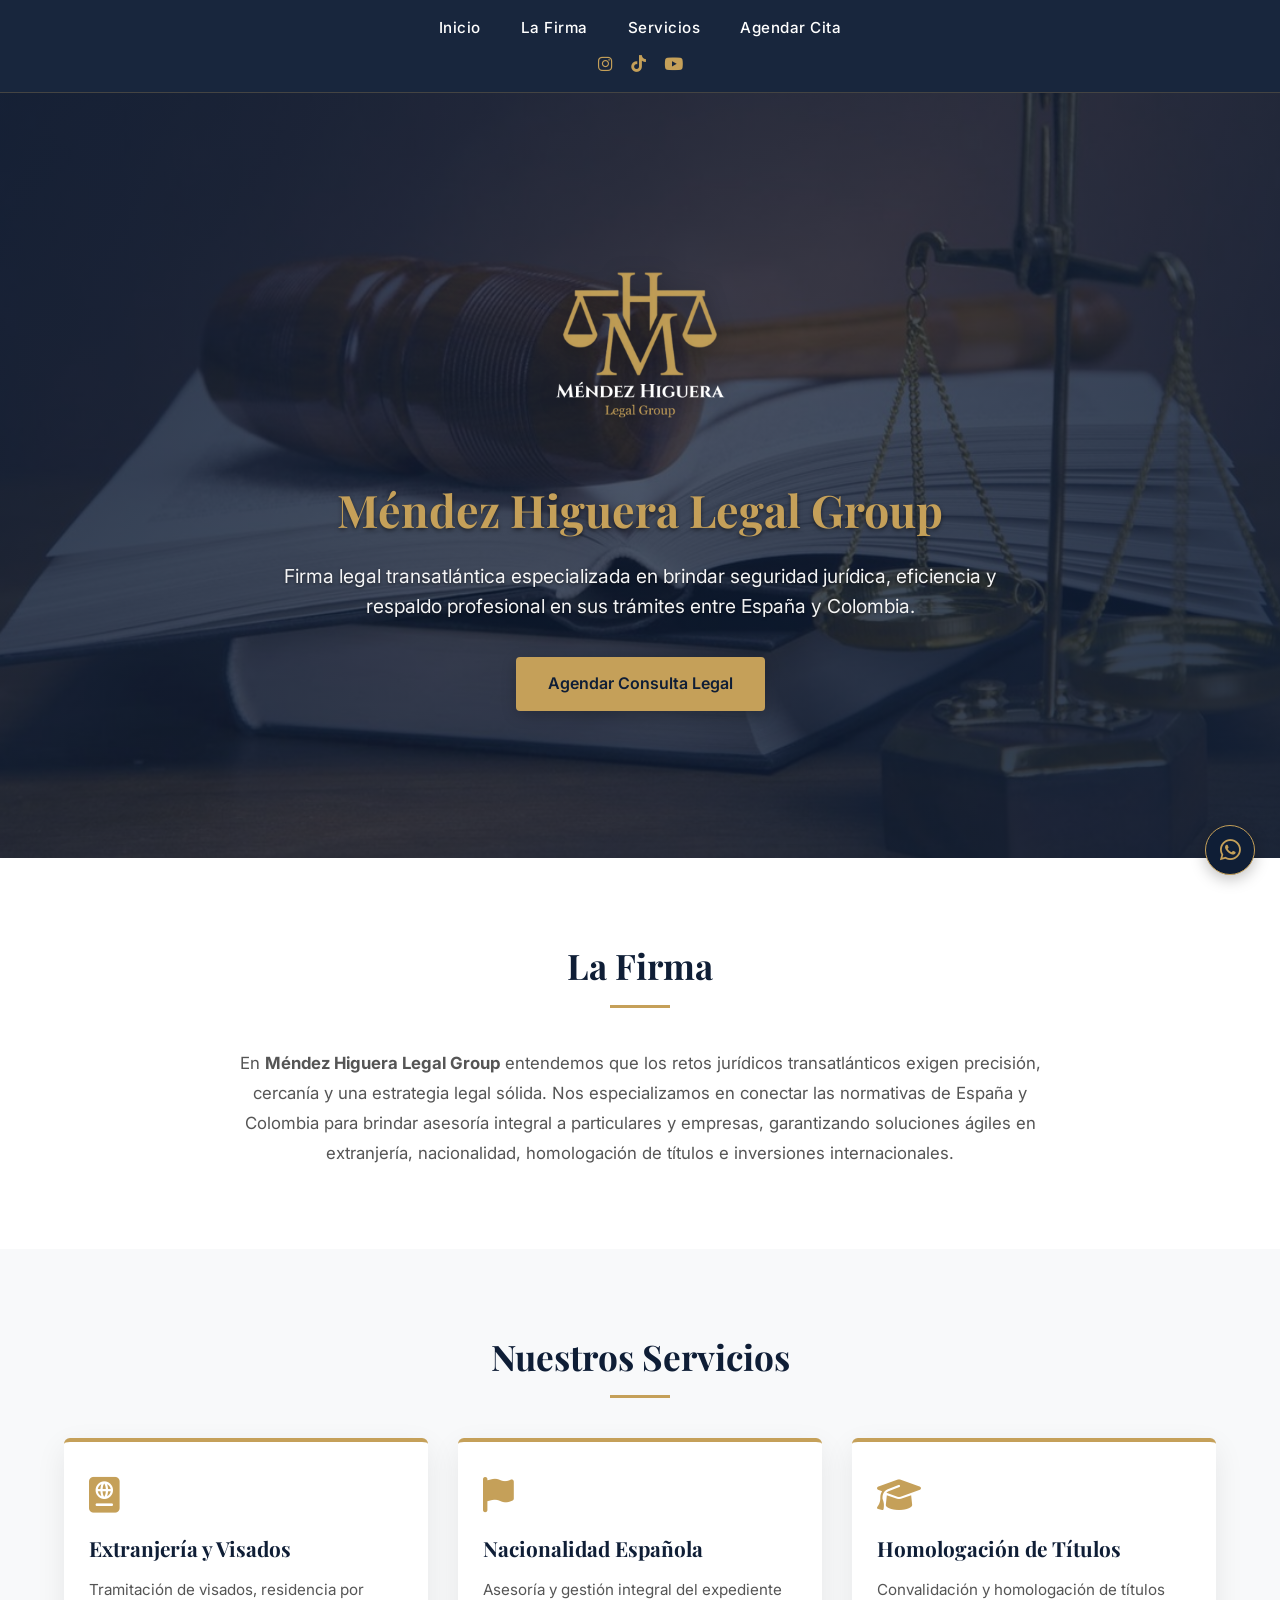
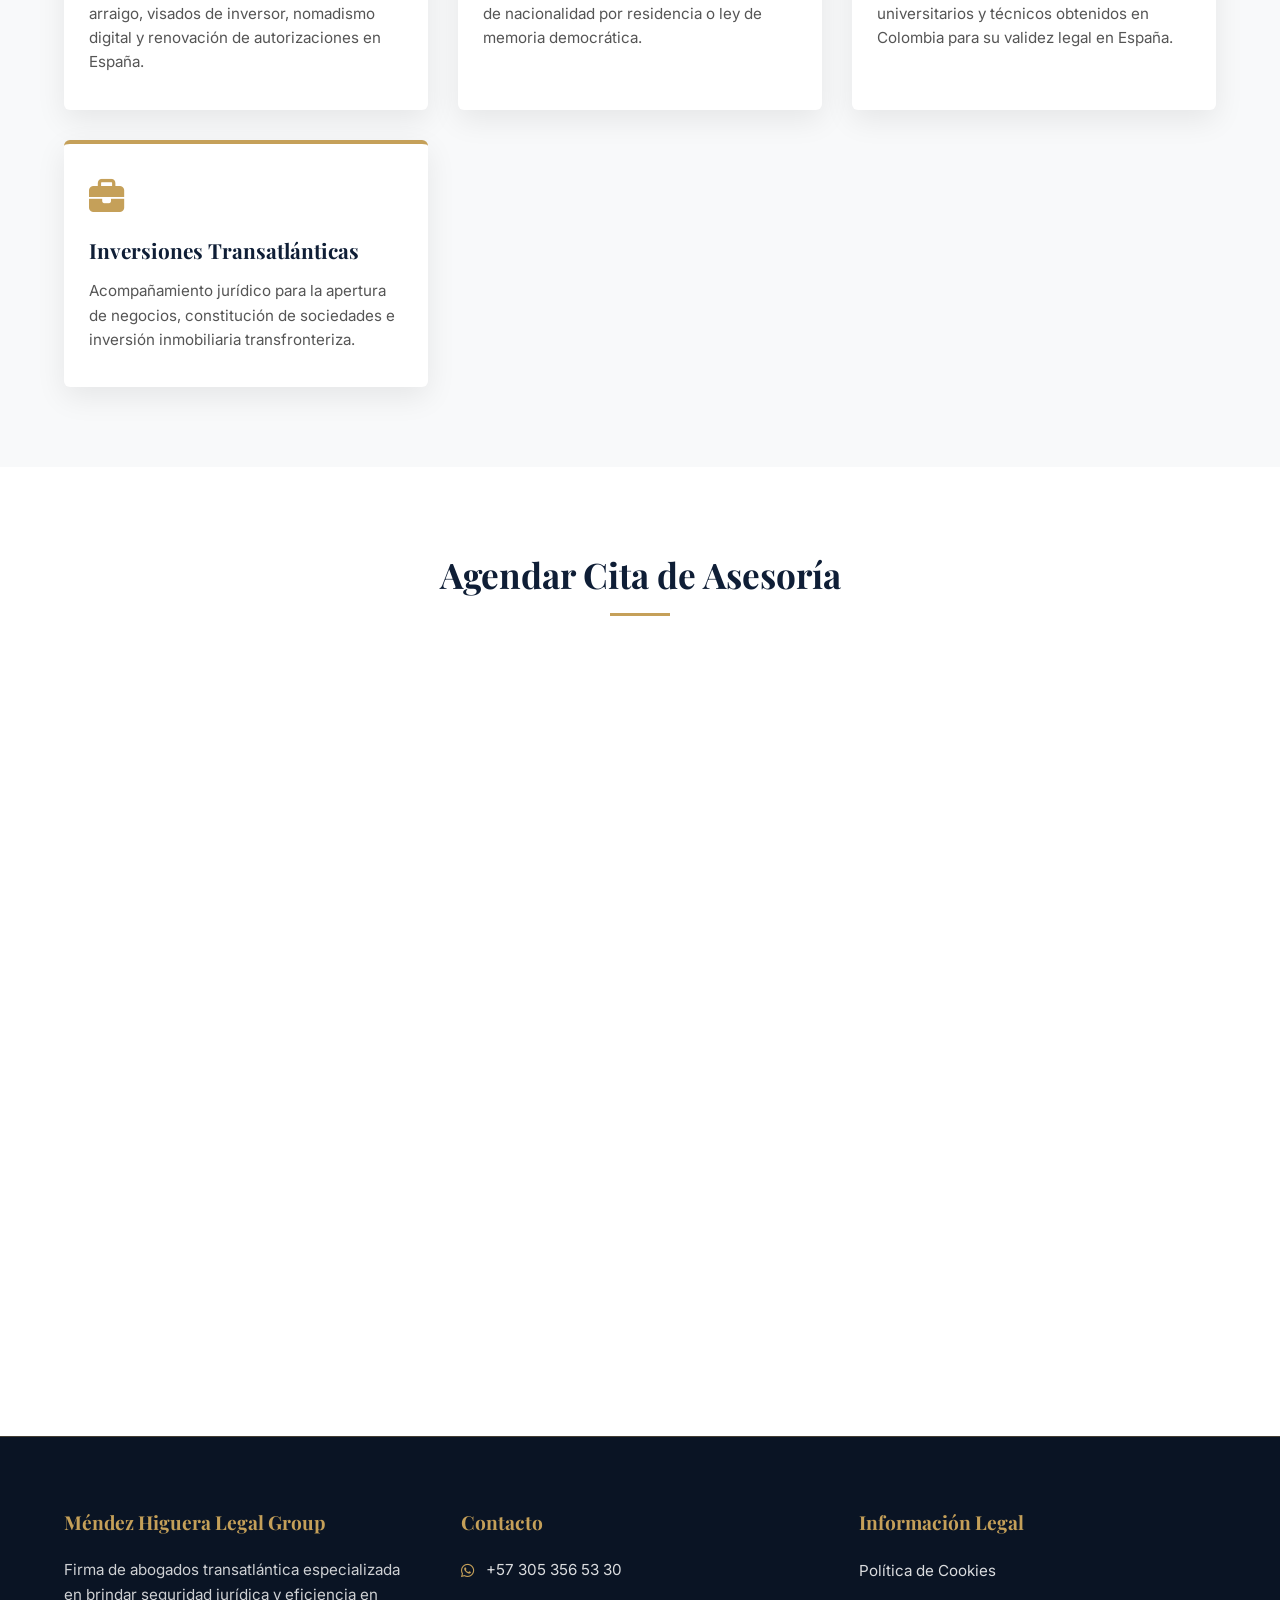
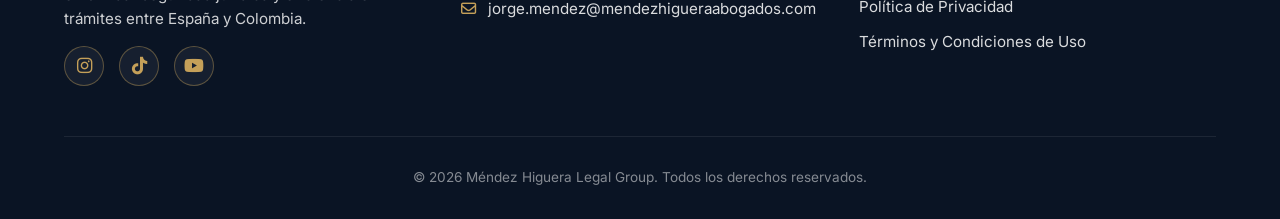
==== index.html @ bb50d778 "Update index.html" ====
<!DOCTYPE html>
<html lang="es">
<head>
    <meta charset="UTF-8">
    <meta name="viewport" content="width=device-width, initial-scale=1.0">
    <title>Méndez Higuera Legal Group | Firma Legal Transatlántica España - Colombia</title>
    
    <!-- META ETIQUETAS SEO -->
    <meta name="description" content="Méndez Higuera Legal Group | Firma de abogados transatlántica especializada en extranjería, nacionalidad, homologación de títulos e inversiones entre España y Colombia. Solicita tu consulta legal.">
    <meta name="keywords" content="abogados extranjeria españa colombia, homologacion titulos españa, visados españa colombia, arraigo social laboral, nacionalidad española, inversion transatlantica, mendez higuera abogados">
    <meta name="author" content="Méndez Higuera Legal Group">
    <meta name="robots" content="index, follow">

    <!-- OPEN GRAPH / VISTA PREVIA PARA REDES SOCIALES Y WHATSAPP -->
    <meta property="og:type" content="website">
    <meta property="og:url" content="https://mendezhigueraabogados.com/">
    <meta property="og:title" content="Méndez Higuera Legal Group | Firma Legal Transatlántica España - Colombia">
    <meta property="og:description" content="Seguridad jurídica y eficiencia en trámites internacionales, extranjería, visados y homologación de títulos entre España y Colombia.">
    <meta property="og:image" content="https://mendezhigueraabogados.com/logo.png">
    <meta property="og:locale" content="es_ES">

    <!-- CARD PARA TWITTER / X -->
    <meta name="twitter:card" content="summary_large_image">
    <meta name="twitter:title" content="Méndez Higuera Legal Group | Abogados España - Colombia">
    <meta name="twitter:description" content="Asesoría jurídica especializada en derecho transatlántico, extranjería y homologación de títulos.">
    <meta name="twitter:image" content="https://mendezhigueraabogados.com/logo.png">

    <!-- FAVICON -->
    <link rel="icon" type="image/png" href="logo.png">

    <!-- Tipografías de Google Fonts -->
    <link rel="preconnect" href="https://fonts.googleapis.com">
    <link rel="preconnect" href="https://fonts.gstatic.com" crossorigin>
    <link href="https://fonts.googleapis.com/css2?family=Cinzel:wght@500;600;700&family=Inter:wght@300;400;500;600&family=Playfair+Display:wght@500;600;700&display=swap" rel="stylesheet">
    
    <!-- FontAwesome para Iconos -->
    <link rel="stylesheet" href="https://cdnjs.cloudflare.com/ajax/libs/font-awesome/6.4.0/css/all.min.css">

    <!-- ESTILOS INTEGRADOS -->
    <style>
        :root {
            --primary-navy: #0f1e36;
            --accent-gold: #c5a059;
            --bg-light: #f8f9fa;
            --white: #ffffff;
            --text-dark: #1a1a1a;
            --text-muted: #555555;
            --font-heading: 'Playfair Display', Georgia, serif;
            --font-body: 'Inter', -apple-system, BlinkMacSystemFont, 'Segoe UI', Roboto, sans-serif;
            --transition: all 0.3s ease;
            --box-shadow: 0 10px 30px rgba(0, 0, 0, 0.08);
        }

        * {
            margin: 0;
            padding: 0;
            box-sizing: border-box;
        }

        html {
            scroll-behavior: smooth;
        }

        body {
            font-family: var(--font-body);
            color: var(--text-dark);
            line-height: 1.6;
            background-color: var(--bg-light);
        }

        .container {
            max-width: 1200px;
            margin: 0 auto;
            padding: 0 24px;
        }

        a {
            text-decoration: none;
            color: inherit;
        }

        /* NAVEGACIÓN SUPERIOR CENTRADA Y REDES */
        .header {
            background-color: rgba(15, 30, 54, 0.96);
            position: sticky;
            top: 0;
            z-index: 1000;
            padding: 15px 0;
            border-bottom: 1px solid rgba(197, 160, 89, 0.25);
            backdrop-filter: blur(8px);
        }

        .nav-wrapper-centered {
            display: flex;
            flex-direction: column;
            align-items: center;
            gap: 10px;
        }

        .nav-links {
            display: flex;
            list-style: none;
            gap: 40px;
            align-items: center;
            justify-content: center;
        }

        .nav-links a {
            color: var(--white);
            font-size: 0.95rem;
            font-weight: 500;
            letter-spacing: 0.5px;
            transition: var(--transition);
        }

        .nav-links a:hover {
            color: var(--accent-gold);
        }

        .header-socials {
            display: flex;
            gap: 18px;
            align-items: center;
        }

        .header-socials a {
            color: var(--accent-gold);
            font-size: 1.05rem;
            transition: var(--transition);
        }

        .header-socials a:hover {
            color: var(--white);
            transform: translateY(-2px);
        }

        /* HERO SECTION CON CARRUSEL DE FONDO */
        .hero {
            position: relative;
            background-color: var(--primary-navy);
            color: var(--white);
            padding: 140px 0 120px 0;
            text-align: center;
            overflow: hidden;
            min-height: 85vh;
            display: flex;
            align-items: center;
            justify-content: center;
        }

        /* Estructura del Carrusel de Fondo */
        .hero-bg-carousel {
            position: absolute;
            top: 0;
            left: 0;
            width: 100%;
            height: 100%;
            z-index: 1;
        }

        .hero-slide {
            position: absolute;
            top: 0;
            left: 0;
            width: 100%;
            height: 100%;
            background-size: cover;
            background-position: center;
            opacity: 0;
            transition: opacity 1.5s ease-in-out;
        }

        .hero-slide.active {
            opacity: 1;
        }

        /* Capa de superposición para legibilidad del texto */
        .hero-overlay {
            position: absolute;
            top: 0;
            left: 0;
            width: 100%;
            height: 100%;
            background: linear-gradient(
                135deg, 
                rgba(15, 30, 54, 0.90) 0%, 
                rgba(15, 30, 54, 0.75) 50%, 
                rgba(15, 30, 54, 0.90) 100%
            );
            z-index: 2;
        }

        .hero .container {
            position: relative;
            z-index: 3;
        }

        .hero-logo {
            max-width: 180px;
            margin-bottom: 25px;
            filter: drop-shadow(0 4px 10px rgba(0, 0, 0, 0.3));
        }

        .hero h1 {
            font-family: var(--font-heading);
            font-size: 2.8rem;
            color: var(--accent-gold);
            margin-bottom: 15px;
            text-shadow: 0 2px 4px rgba(0, 0, 0, 0.5);
        }

        .hero p {
            font-size: 1.2rem;
            max-width: 750px;
            margin: 0 auto 35px auto;
            color: rgba(255, 255, 255, 0.95);
            text-shadow: 0 1px 3px rgba(0, 0, 0, 0.5);
        }

        .btn-gold {
            display: inline-block;
            background-color: var(--accent-gold);
            color: var(--primary-navy);
            font-weight: 600;
            padding: 14px 32px;
            border-radius: 4px;
            transition: var(--transition);
            box-shadow: 0 4px 15px rgba(0,0,0,0.2);
        }

        .btn-gold:hover {
            background-color: #d8b46a;
            transform: translateY(-2px);
            box-shadow: 0 6px 20px rgba(197, 160, 89, 0.4);
        }

        /* SECCIÓN LA FIRMA */
        .firma-section {
            padding: 80px 0;
            background-color: var(--white);
        }

        .section-title {
            text-align: center;
            font-family: var(--font-heading);
            font-size: 2.2rem;
            color: var(--primary-navy);
            margin-bottom: 40px;
        }

        .section-title::after {
            content: '';
            display: block;
            width: 60px;
            height: 3px;
            background-color: var(--accent-gold);
            margin: 10px auto 0 auto;
        }

        .firma-content {
            max-width: 850px;
            margin: 0 auto;
            text-align: center;
            font-size: 1.05rem;
            color: var(--text-muted);
            line-height: 1.8;
        }

        /* SECCIÓN SERVICIOS */
        .servicios-section {
            padding: 80px 0;
            background-color: var(--bg-light);
        }

        .servicios-grid {
            display: grid;
            grid-template-columns: repeat(auto-fit, minmax(280px, 1fr));
            gap: 30px;
        }

        .servicio-card {
            background-color: var(--white);
            padding: 35px 25px;
            border-radius: 6px;
            box-shadow: var(--box-shadow);
            border-top: 4px solid var(--accent-gold);
            transition: var(--transition);
        }

        .servicio-card:hover {
            transform: translateY(-5px);
        }

        .servicio-card i {
            font-size: 2.2rem;
            color: var(--accent-gold);
            margin-bottom: 20px;
        }

        .servicio-card h3 {
            font-family: var(--font-heading);
            color: var(--primary-navy);
            font-size: 1.3rem;
            margin-bottom: 12px;
        }

        .servicio-card p {
            color: var(--text-muted);
            font-size: 0.95rem;
        }

        /* SECCIÓN AGENDAR CITA (CALENDLY) */
        .agendar-section {
            padding: 80px 0;
            background-color: var(--white);
        }

        .calendly-wrapper {
            min-width: 320px;
            height: 700px;
        }

        .gold-text {
            color: var(--accent-gold) !important;
        }

        /* PIE DE PÁGINA / FOOTER */
        .footer {
            background-color: #0a1424;
            color: rgba(255, 255, 255, 0.8);
            padding: 70px 0 30px 0;
            border-top: 1px solid rgba(197, 160, 89, 0.3);
        }

        .footer-grid {
            display: grid;
            grid-template-columns: repeat(auto-fit, minmax(250px, 1fr));
            gap: 40px;
            margin-bottom: 50px;
        }

        .footer-col h4 {
            font-family: var(--font-heading);
            color: var(--accent-gold);
            font-size: 1.2rem;
            margin-bottom: 20px;
        }

        .footer-col p {
            font-size: 0.95rem;
            line-height: 1.6;
            margin-bottom: 12px;
        }

        .footer-contact-list {
            list-style: none;
        }

        .footer-contact-list li {
            margin-bottom: 14px;
            display: flex;
            align-items: center;
            gap: 12px;
            font-size: 0.95rem;
        }

        .footer-contact-list a {
            color: rgba(255, 255, 255, 0.85);
            transition: var(--transition);
        }

        .footer-contact-list a:hover {
            color: var(--accent-gold);
        }

        .footer-links-list {
            list-style: none;
        }

        .footer-links-list li {
            margin-bottom: 10px;
        }

        .footer-links-list a {
            color: rgba(255, 255, 255, 0.85);
            font-size: 0.95rem;
            transition: var(--transition);
        }

        .footer-links-list a:hover {
            color: var(--accent-gold);
            padding-left: 5px;
        }

        .footer-social-icons {
            display: flex;
            gap: 15px;
            margin-top: 15px;
        }

        .social-btn {
            width: 40px;
            height: 40px;
            background-color: rgba(255, 255, 255, 0.05);
            border: 1px solid rgba(197, 160, 89, 0.4);
            border-radius: 50%;
            display: flex;
            align-items: center;
            justify-content: center;
            color: var(--accent-gold);
            font-size: 1.1rem;
            transition: var(--transition);
        }

        .social-btn:hover {
            background-color: var(--accent-gold);
            color: var(--primary-navy);
            transform: translateY(-3px);
        }

        .footer-bottom {
            padding-top: 30px;
            border-top: 1px solid rgba(255, 255, 255, 0.08);
            text-align: center;
            font-size: 0.85rem;
            color: rgba(255, 255, 255, 0.5);
        }

        /* BOTÓN FLOTANTE DE WHATSAPP */
        .whatsapp-float {
            position: fixed;
            bottom: 25px;
            right: 25px;
            width: 50px;
            height: 50px;
            background-color: var(--primary-navy);
            color: var(--accent-gold);
            border: 1px solid var(--accent-gold);
            border-radius: 50%;
            display: flex;
            align-items: center;
            justify-content: center;
            font-size: 24px;
            box-shadow: 0 4px 15px rgba(0, 0, 0, 0.25);
            z-index: 999;
            transition: var(--transition);
        }

        .whatsapp-float:hover {
            background-color: var(--accent-gold);
            color: var(--primary-navy);
            transform: translateY(-3px) scale(1.05);
            box-shadow: 0 6px 20px rgba(197, 160, 89, 0.4);
        }

        @media (max-width: 768px) {
            .nav-links {
                gap: 20px;
                flex-wrap: wrap;
            }
            .hero h1 {
                font-size: 2rem;
            }
            .hero {
                padding: 100px 0 80px 0;
            }
        }
    </style>
</head>
<body>

    <!-- NAVEGACIÓN SUPERIOR CENTRADA -->
    <header class="header">
        <div class="container">
            <div class="nav-wrapper-centered">
                <nav>
                    <ul class="nav-links">
                        <li><a href="#inicio">Inicio</a></li>
                        <li><a href="#la-firma">La Firma</a></li>
                        <li><a href="#servicios">Servicios</a></li>
                        <li><a href="#agendar">Agendar Cita</a></li>
                    </ul>
                </nav>
                <div class="header-socials">
                    <a href="https://www.instagram.com/mendezhigueraabogados/" target="_blank" aria-label="Instagram"><i class="fa-brands fa-instagram"></i></a>
                    <a href="https://www.tiktok.com/@mendezhigueraabogados" target="_blank" aria-label="TikTok"><i class="fa-brands fa-tiktok"></i></a>
                    <a href="https://www.youtube.com/@MendezHigueraLegal" target="_blank" aria-label="YouTube"><i class="fa-brands fa-youtube"></i></a>
                </div>
            </div>
        </div>
    </header>

    <!-- HERO SECTION CON CARRUSEL DE FONDO ROTATIVO -->
    <section id="inicio" class="hero">
        <!-- Carrusel de imágenes de fondo locales -->
        <div class="hero-bg-carousel">
            <div class="hero-slide active" style="background-image: url('justicia.jpeg');"></div>
            <div class="hero-slide" style="background-image: url('dockeila.jpeg');"></div>
            <div class="hero-slide" style="background-image: url('keiladoc.jpeg');"></div>
            <div class="hero-slide" style="background-image: url('passport.jpg');"></div>
        </div>

        <!-- Capa oscura para máxima legibilidad -->
        <div class="hero-overlay"></div>

        <div class="container">
            <img src="logo.png" alt="Méndez Higuera Legal Group" class="hero-logo">
            <h1>Méndez Higuera Legal Group</h1>
            <p>Firma legal transatlántica especializada en brindar seguridad jurídica, eficiencia y respaldo profesional en sus trámites entre España y Colombia.</p>
            <a href="#agendar" class="btn-gold">Agendar Consulta Legal</a>
        </div>
    </section>

    <!-- LA FIRMA -->
    <section id="la-firma" class="firma-section">
        <div class="container">
            <h2 class="section-title">La Firma</h2>
            <div class="firma-content">
                <p>En <strong>Méndez Higuera Legal Group</strong> entendemos que los retos jurídicos transatlánticos exigen precisión, cercanía y una estrategia legal sólida. Nos especializamos en conectar las normativas de España y Colombia para brindar asesoría integral a particulares y empresas, garantizando soluciones ágiles en extranjería, nacionalidad, homologación de títulos e inversiones internacionales.</p>
            </div>
        </div>
    </section>

    <!-- SERVICIOS -->
    <section id="servicios" class="servicios-section">
        <div class="container">
            <h2 class="section-title">Nuestros Servicios</h2>
            <div class="servicios-grid">
                <div class="servicio-card">
                    <i class="fa-solid fa-passport"></i>
                    <h3>Extranjería y Visados</h3>
                    <p>Tramitación de visados, residencia por arraigo, visados de inversor, nomadismo digital y renovación de autorizaciones en España.</p>
                </div>
                <div class="servicio-card">
                    <i class="fa-solid fa-flag"></i>
                    <h3>Nacionalidad Española</h3>
                    <p>Asesoría y gestión integral del expediente de nacionalidad por residencia o ley de memoria democrática.</p>
                </div>
                <div class="servicio-card">
                    <i class="fa-solid fa-graduation-cap"></i>
                    <h3>Homologación de Títulos</h3>
                    <p>Convalidación y homologación de títulos universitarios y técnicos obtenidos en Colombia para su validez legal en España.</p>
                </div>
                <div class="servicio-card">
                    <i class="fa-solid fa-briefcase"></i>
                    <h3>Inversiones Transatlánticas</h3>
                    <p>Acompañamiento jurídico para la apertura de negocios, constitución de sociedades e inversión inmobiliaria transfronteriza.</p>
                </div>
            </div>
        </div>
    </section>

    <!-- AGENDAR CITA -->
    <section id="agendar" class="agendar-section">
        <div class="container">
            <h2 class="section-title">Agendar Cita de Asesoría</h2>
            <div class="calendly-wrapper">
                <!-- Principio del widget incrustado de Calendly -->
                <div class="calendly-inline-widget" data-url="https://calendly.com/jorge-mendez-mendezhigueraabogados/30min" style="min-width:320px;height:700px;"></div>
                <script type="text/javascript" src="https://assets.calendly.com/assets/external/widget.js" async></script>
                <!-- Final del widget incrustado de Calendly -->
            </div>
        </div>
    </section>

    <!-- PIE DE PÁGINA (FOOTER) -->
    <footer class="footer">
        <div class="container">
            <div class="footer-grid">
                <!-- Columna 1: Firma -->
                <div class="footer-col">
                    <h4>Méndez Higuera Legal Group</h4>
                    <p>Firma de abogados transatlántica especializada en brindar seguridad jurídica y eficiencia en trámites entre España y Colombia.</p>
                    <div class="footer-social-icons">
                        <a href="https://www.instagram.com/mendezhigueraabogados/" target="_blank" class="social-btn" aria-label="Instagram"><i class="fa-brands fa-instagram"></i></a>
                        <a href="https://www.tiktok.com/@mendezhigueraabogados" target="_blank" class="social-btn" aria-label="TikTok"><i class="fa-brands fa-tiktok"></i></a>
                        <a href="https://www.youtube.com/@MendezHigueraLegal" target="_blank" class="social-btn" aria-label="YouTube"><i class="fa-brands fa-youtube"></i></a>
                    </div>
                </div>

                <!-- Columna 2: Contacto -->
                <div class="footer-col">
                    <h4>Contacto</h4>
                    <ul class="footer-contact-list">
                        <li>
                            <i class="fa-brands fa-whatsapp gold-text"></i>
                            <a href="https://wa.me/573053565330" target="_blank">+57 305 356 53 30</a>
                        </li>
                        <li>
                            <i class="fa-regular fa-envelope gold-text"></i>
                            <a href="mailto:jorge.mendez@mendezhigueraabogados.com">jorge.mendez@mendezhigueraabogados.com</a>
                        </li>
                    </ul>
                </div>

                <!-- Columna 3: Enlaces Legales -->
                <div class="footer-col">
                    <h4>Información Legal</h4>
                    <ul class="footer-links-list">
                        <li><a href="politicacookies.html">Política de Cookies</a></li>
                        <li><a href="politicaprivacidad.html">Política de Privacidad</a></li>
                        <li><a href="terminosycondiciones.html">Términos y Condiciones de Uso</a></li>
                    </ul>
                </div>
            </div>

            <!-- Copyright -->
            <div class="footer-bottom">
                <p>&copy; 2026 Méndez Higuera Legal Group. Todos los derechos reservados.</p>
            </div>
        </div>
    </footer>

    <!-- BOTÓN FLOTANTE DE WHATSAPP -->
    <a href="https://wa.me/573053565330?text=Hola,%20quisiera%20solicitar%20información%20sobre%20sus%20servicios%20legales." class="whatsapp-float" target="_blank" aria-label="Contactar por WhatsApp">
        <i class="fa-brands fa-whatsapp"></i>
    </a>

    <!-- SCRIPT PARA EL FUNCIONAMIENTO DEL CARRUSEL ROTATIVO -->
    <script>
        document.addEventListener('DOMContentLoaded', function() {
            const slides = document.querySelectorAll('.hero-slide');
            if (slides.length > 0) {
                let currentSlide = 0;
                setInterval(() => {
                    slides[currentSlide].classList.remove('active');
                    currentSlide = (currentSlide + 1) % slides.length;
                    slides[currentSlide].classList.add('active');
                }, 5000); // Transición cada 5 segundos
            }
        });
    </script>

</body>
</html>
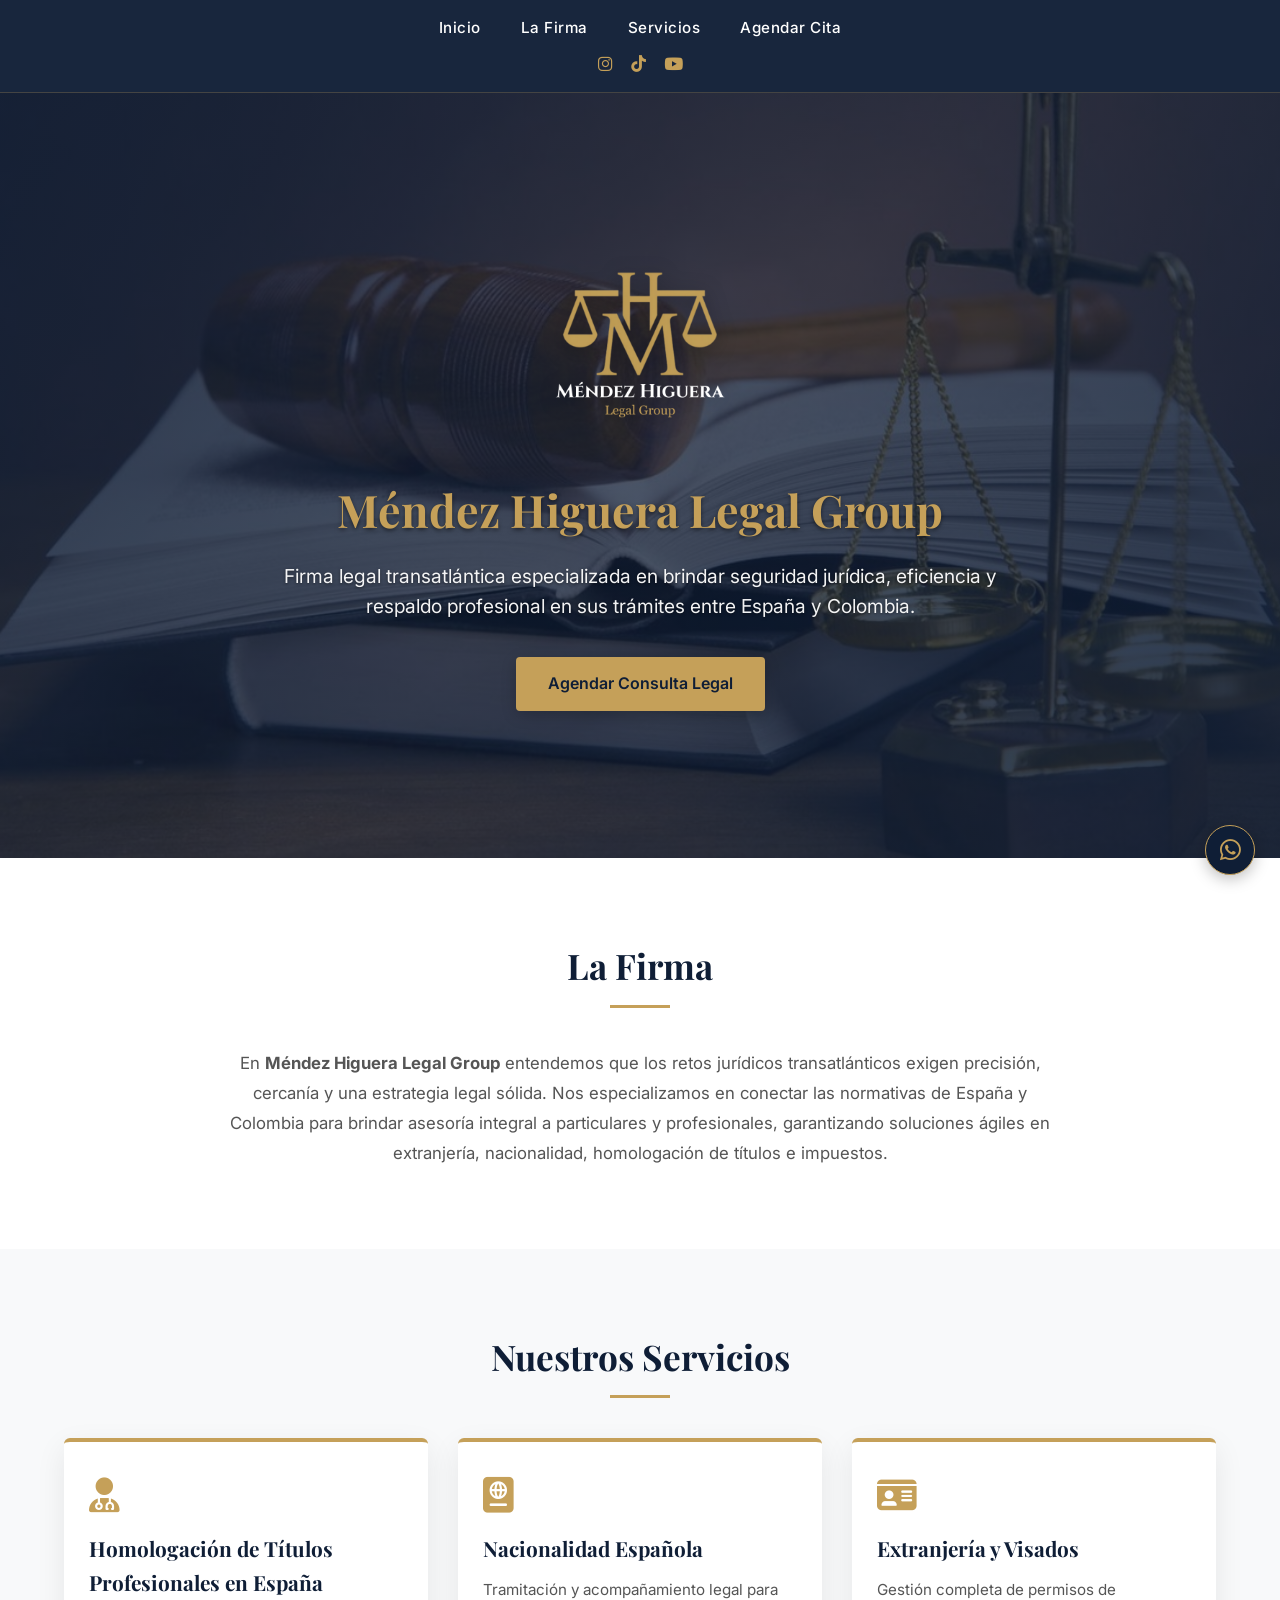
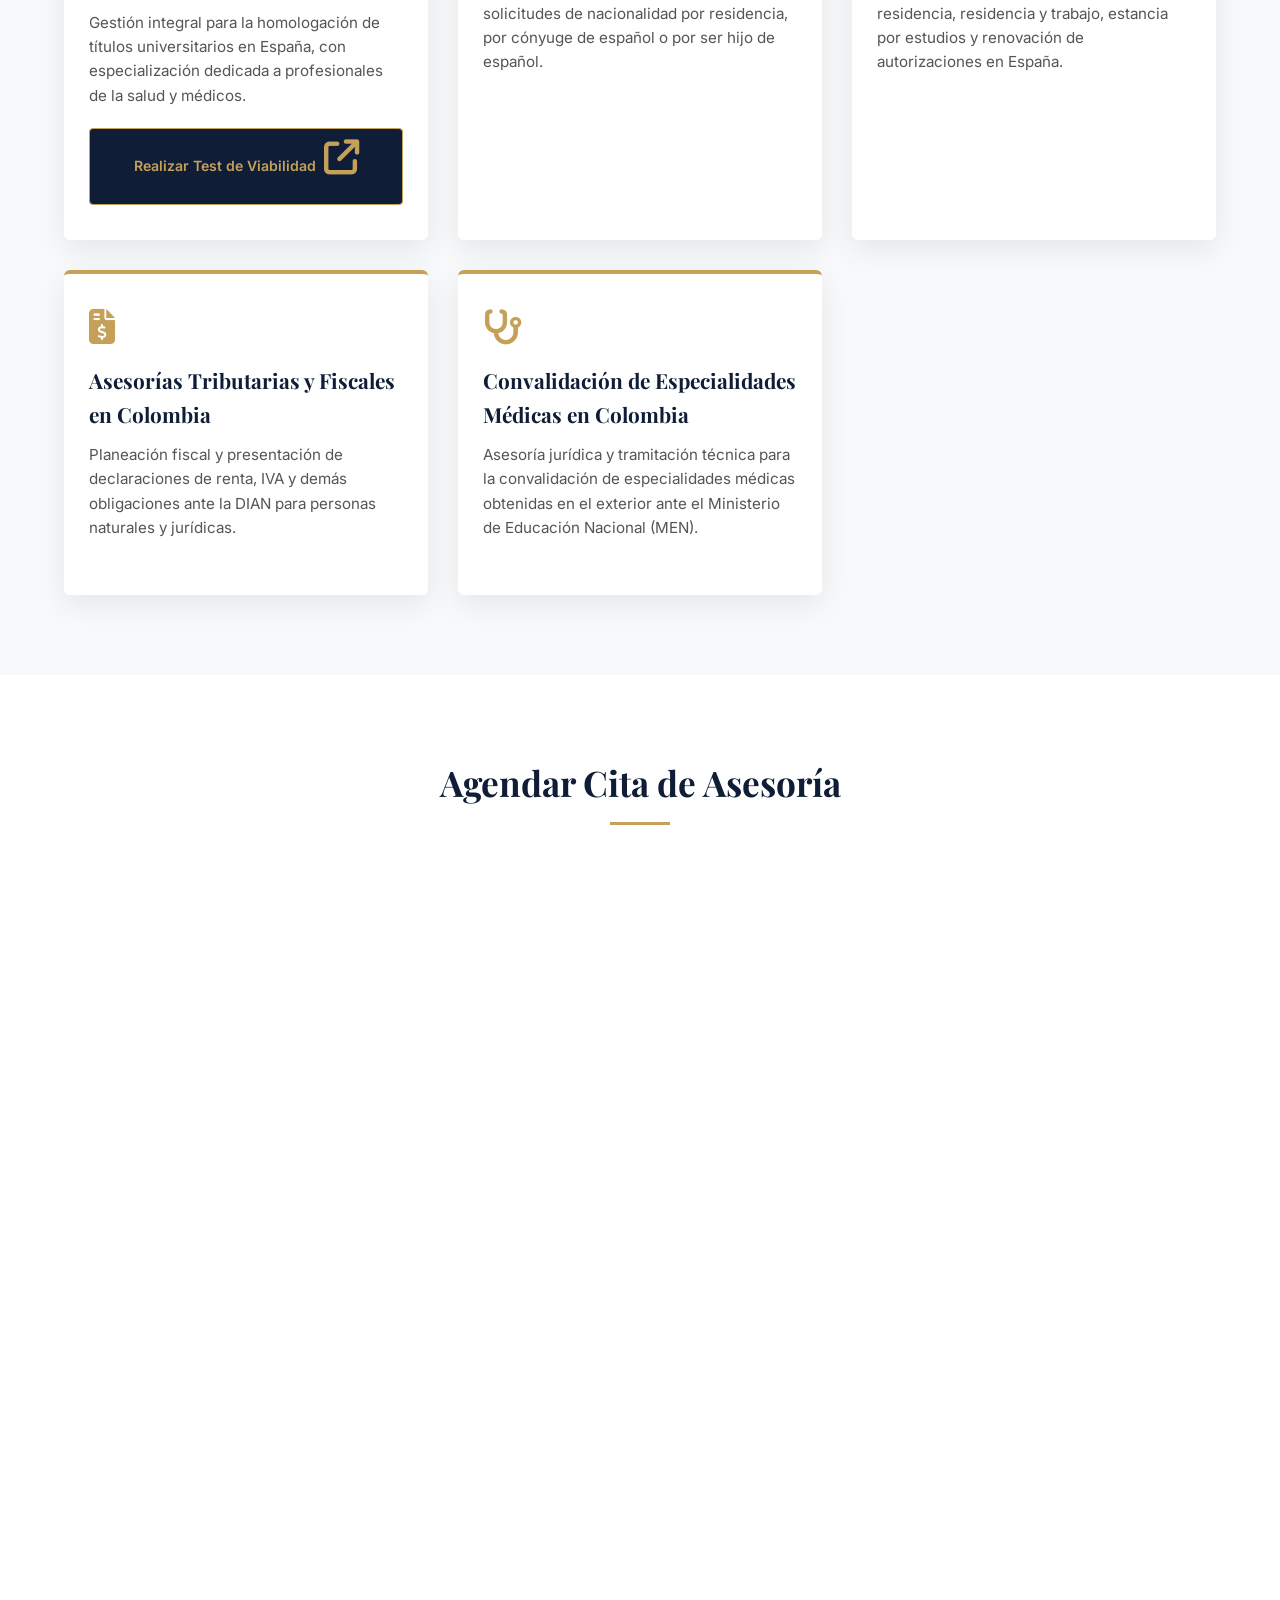
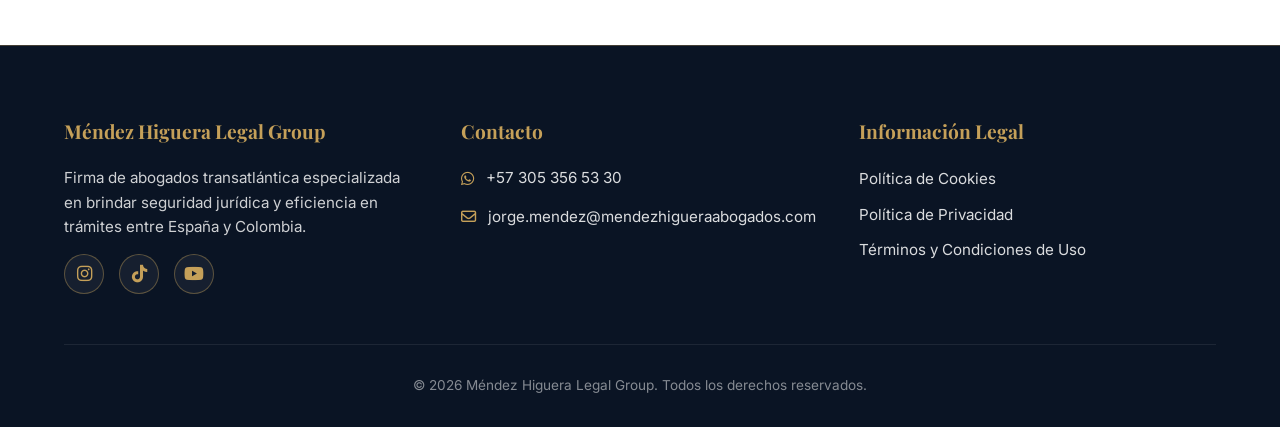
==== commit 7fbc77c1: "Update index.html" ====
--- a/index.html
+++ b/index.html
@@ -6,8 +6,8 @@
     <title>Méndez Higuera Legal Group | Firma Legal Transatlántica España - Colombia</title>
     
     <!-- META ETIQUETAS SEO -->
-    <meta name="description" content="Méndez Higuera Legal Group | Firma de abogados transatlántica especializada en extranjería, nacionalidad, homologación de títulos e inversiones entre España y Colombia. Solicita tu consulta legal.">
-    <meta name="keywords" content="abogados extranjeria españa colombia, homologacion titulos españa, visados españa colombia, arraigo social laboral, nacionalidad española, inversion transatlantica, mendez higuera abogados">
+    <meta name="description" content="Méndez Higuera Legal Group | Firma de abogados transatlántica especializada en extranjería, nacionalidad, homologación de títulos e impuestos entre España y Colombia. Solicita tu consulta legal.">
+    <meta name="keywords" content="abogados extranjeria españa colombia, homologacion titulos medicina españa, visados españa colombia, nacionalidad española, convalidacion especialidades medicas colombia, asesorias tributarias colombia">
     <meta name="author" content="Méndez Higuera Legal Group">
     <meta name="robots" content="index, follow">
 
@@ -15,14 +15,14 @@
     <meta property="og:type" content="website">
     <meta property="og:url" content="https://mendezhigueraabogados.com/">
     <meta property="og:title" content="Méndez Higuera Legal Group | Firma Legal Transatlántica España - Colombia">
-    <meta property="og:description" content="Seguridad jurídica y eficiencia en trámites internacionales, extranjería, visados y homologación de títulos entre España y Colombia.">
+    <meta property="og:description" content="Seguridad jurídica y eficiencia en trámites internacionales, extranjería, visados, homologación de títulos y asesoría fiscal entre España y Colombia.">
     <meta property="og:image" content="https://mendezhigueraabogados.com/logo.png">
     <meta property="og:locale" content="es_ES">
 
     <!-- CARD PARA TWITTER / X -->
     <meta name="twitter:card" content="summary_large_image">
     <meta name="twitter:title" content="Méndez Higuera Legal Group | Abogados España - Colombia">
-    <meta name="twitter:description" content="Asesoría jurídica especializada en derecho transatlántico, extranjería y homologación de títulos.">
+    <meta name="twitter:description" content="Asesoría jurídica especializada en derecho transatlántico, extranjería, homologación de títulos y temas fiscales.">
     <meta name="twitter:image" content="https://mendezhigueraabogados.com/logo.png">
 
     <!-- FAVICON -->
@@ -274,7 +274,7 @@
 
         .servicios-grid {
             display: grid;
-            grid-template-columns: repeat(auto-fit, minmax(280px, 1fr));
+            grid-template-columns: repeat(auto-fit, minmax(300px, 1fr));
             gap: 30px;
         }
 
@@ -285,6 +285,9 @@
             box-shadow: var(--box-shadow);
             border-top: 4px solid var(--accent-gold);
             transition: var(--transition);
+            display: flex;
+            flex-direction: column;
+            justify-content: space-between;
         }
 
         .servicio-card:hover {
@@ -307,6 +310,28 @@
         .servicio-card p {
             color: var(--text-muted);
             font-size: 0.95rem;
+            margin-bottom: 20px;
+        }
+
+        .btn-card-action {
+            display: inline-flex;
+            align-items: center;
+            justify-content: center;
+            gap: 8px;
+            background-color: var(--primary-navy);
+            color: var(--accent-gold);
+            padding: 10px 18px;
+            border-radius: 4px;
+            font-size: 0.88rem;
+            font-weight: 600;
+            border: 1px solid var(--accent-gold);
+            transition: var(--transition);
+            margin-top: auto;
+        }
+
+        .btn-card-action:hover {
+            background-color: var(--accent-gold);
+            color: var(--primary-navy);
         }
 
         /* SECCIÓN AGENDAR CITA (CALENDLY) */
@@ -492,12 +517,13 @@
 
     <!-- HERO SECTION CON CARRUSEL DE FONDO ROTATIVO -->
     <section id="inicio" class="hero">
-        <!-- Carrusel de imágenes de fondo locales -->
+        <!-- Carrusel de imágenes de fondo locales (Imágenes intercaladas) -->
         <div class="hero-bg-carousel">
             <div class="hero-slide active" style="background-image: url('justicia.jpeg');"></div>
-            <div class="hero-slide" style="background-image: url('dockeila.jpeg');"></div>
             <div class="hero-slide" style="background-image: url('keiladoc.jpeg');"></div>
             <div class="hero-slide" style="background-image: url('passport.jpg');"></div>
+            <div class="hero-slide" style="background-image: url('dockeila.jpeg');"></div>
+            <div class="hero-slide" style="background-image: url('temis.jpg');"></div>
         </div>
 
         <!-- Capa oscura para máxima legibilidad -->
@@ -516,7 +542,7 @@
         <div class="container">
             <h2 class="section-title">La Firma</h2>
             <div class="firma-content">
-                <p>En <strong>Méndez Higuera Legal Group</strong> entendemos que los retos jurídicos transatlánticos exigen precisión, cercanía y una estrategia legal sólida. Nos especializamos en conectar las normativas de España y Colombia para brindar asesoría integral a particulares y empresas, garantizando soluciones ágiles en extranjería, nacionalidad, homologación de títulos e inversiones internacionales.</p>
+                <p>En <strong>Méndez Higuera Legal Group</strong> entendemos que los retos jurídicos transatlánticos exigen precisión, cercanía y una estrategia legal sólida. Nos especializamos en conectar las normativas de España y Colombia para brindar asesoría integral a particulares y profesionales, garantizando soluciones ágiles en extranjería, nacionalidad, homologación de títulos e impuestos.</p>
             </div>
         </div>
     </section>
@@ -526,26 +552,56 @@
         <div class="container">
             <h2 class="section-title">Nuestros Servicios</h2>
             <div class="servicios-grid">
+                
+                <!-- Servicio 1: Homologación en España (con Test Tally) -->
                 <div class="servicio-card">
-                    <i class="fa-solid fa-passport"></i>
-                    <h3>Extranjería y Visados</h3>
-                    <p>Tramitación de visados, residencia por arraigo, visados de inversor, nomadismo digital y renovación de autorizaciones en España.</p>
-                </div>
+                    <div>
+                        <i class="fa-solid fa-user-doctor"></i>
+                        <h3>Homologación de Títulos Profesionales en España</h3>
+                        <p>Gestión integral para la homologación de títulos universitarios en España, con especialización dedicada a profesionales de la salud y médicos.</p>
+                    </div>
+                    <a href="https://tally.so/r/BzVKWe" target="_blank" class="btn-card-action">
+                        <span>Realizar Test de Viabilidad</span>
+                        <i class="fa-solid fa-arrow-up-right-from-square"></i>
+                    </a>
+                </div>
+
+                <!-- Servicio 2: Nacionalidad Española -->
                 <div class="servicio-card">
-                    <i class="fa-solid fa-flag"></i>
-                    <h3>Nacionalidad Española</h3>
-                    <p>Asesoría y gestión integral del expediente de nacionalidad por residencia o ley de memoria democrática.</p>
-                </div>
+                    <div>
+                        <i class="fa-solid fa-passport"></i>
+                        <h3>Nacionalidad Española</h3>
+                        <p>Tramitación y acompañamiento legal para solicitudes de nacionalidad por residencia, por cónyuge de español o por ser hijo de español.</p>
+                    </div>
+                </div>
+
+                <!-- Servicio 3: Extranjería -->
                 <div class="servicio-card">
-                    <i class="fa-solid fa-graduation-cap"></i>
-                    <h3>Homologación de Títulos</h3>
-                    <p>Convalidación y homologación de títulos universitarios y técnicos obtenidos en Colombia para su validez legal en España.</p>
-                </div>
+                    <div>
+                        <i class="fa-solid fa-id-card"></i>
+                        <h3>Extranjería y Visados</h3>
+                        <p>Gestión completa de permisos de residencia, residencia y trabajo, estancia por estudios y renovación de autorizaciones en España.</p>
+                    </div>
+                </div>
+
+                <!-- Servicio 4: Asesorías Tributarias en Colombia -->
                 <div class="servicio-card">
-                    <i class="fa-solid fa-briefcase"></i>
-                    <h3>Inversiones Transatlánticas</h3>
-                    <p>Acompañamiento jurídico para la apertura de negocios, constitución de sociedades e inversión inmobiliaria transfronteriza.</p>
-                </div>
+                    <div>
+                        <i class="fa-solid fa-file-invoice-dollar"></i>
+                        <h3>Asesorías Tributarias y Fiscales en Colombia</h3>
+                        <p>Planeación fiscal y presentación de declaraciones de renta, IVA y demás obligaciones ante la DIAN para personas naturales y jurídicas.</p>
+                    </div>
+                </div>
+
+                <!-- Servicio 5: Convalidación Médica en Colombia -->
+                <div class="servicio-card">
+                    <div>
+                        <i class="fa-solid fa-stethoscope"></i>
+                        <h3>Convalidación de Especialidades Médicas en Colombia</h3>
+                        <p>Asesoría jurídica y tramitación técnica para la convalidación de especialidades médicas obtenidas en el exterior ante el Ministerio de Educación Nacional (MEN).</p>
+                    </div>
+                </div>
+
             </div>
         </div>
     </section>
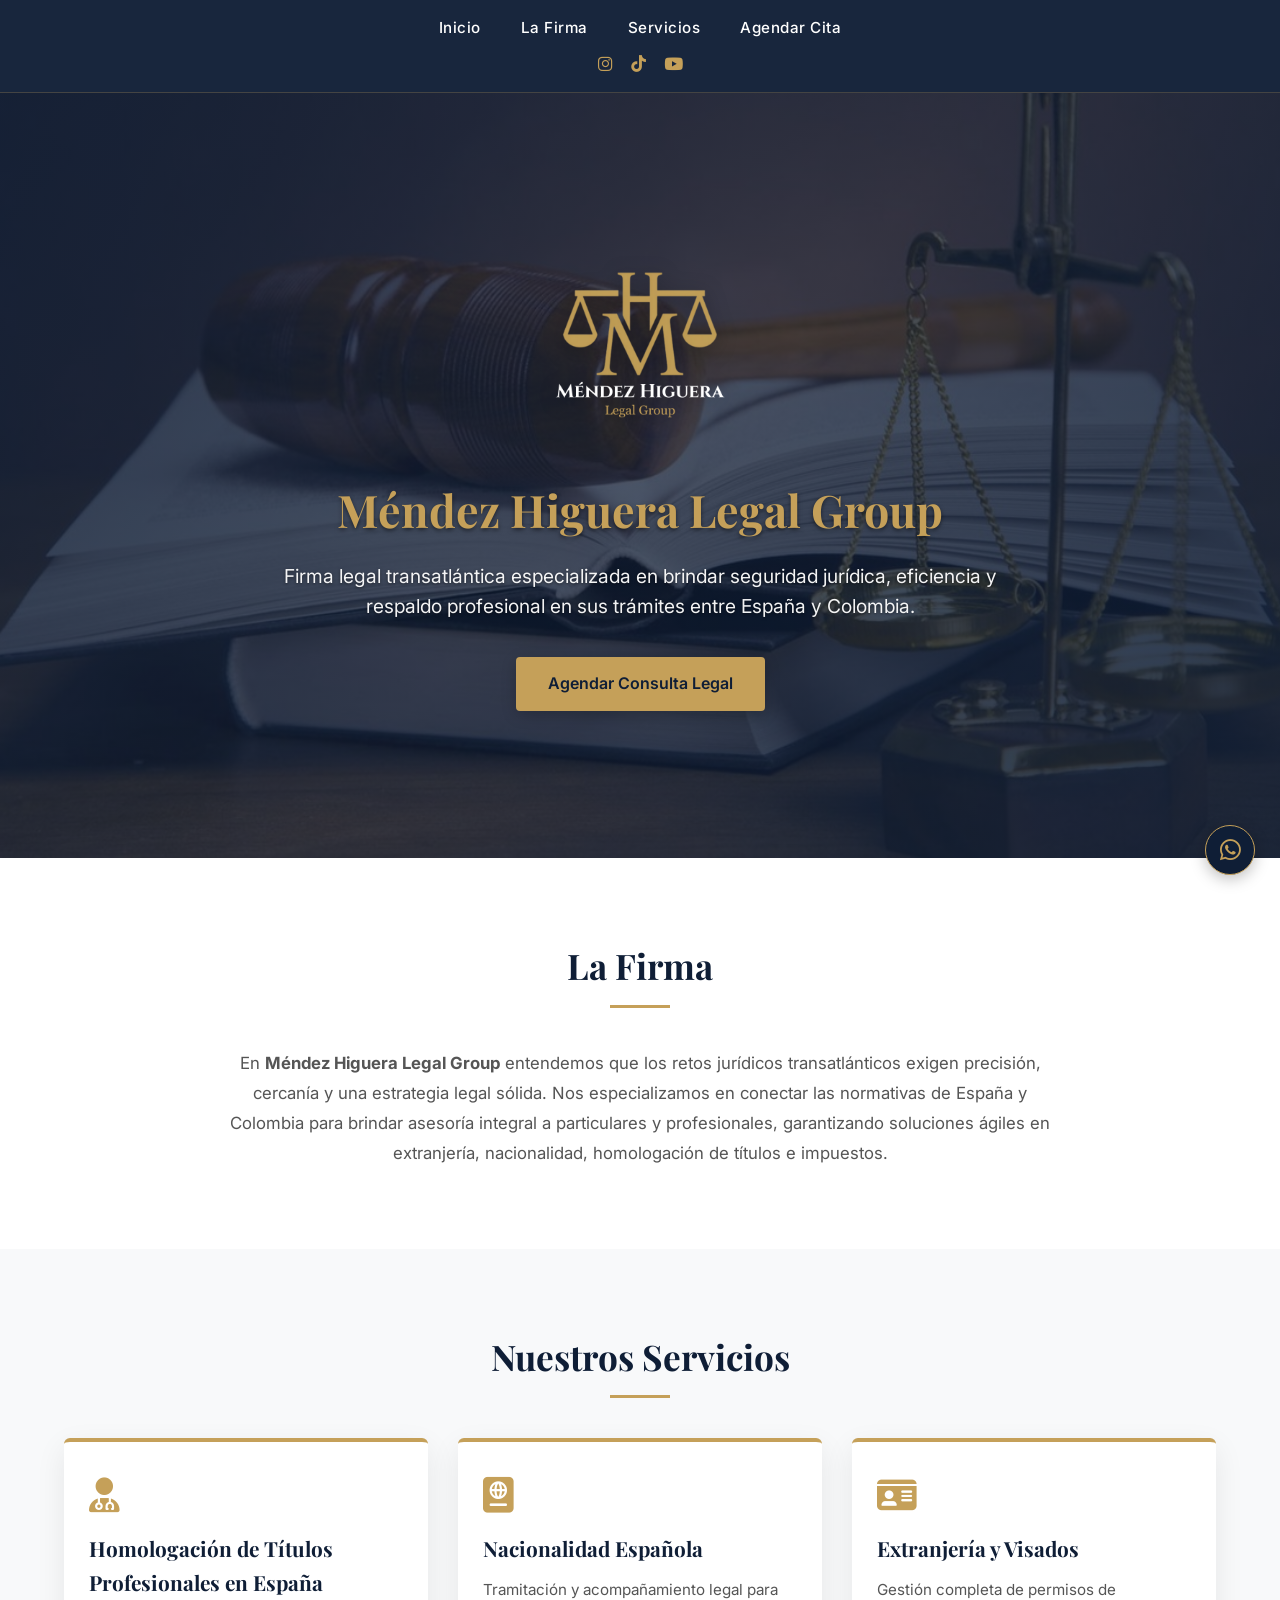
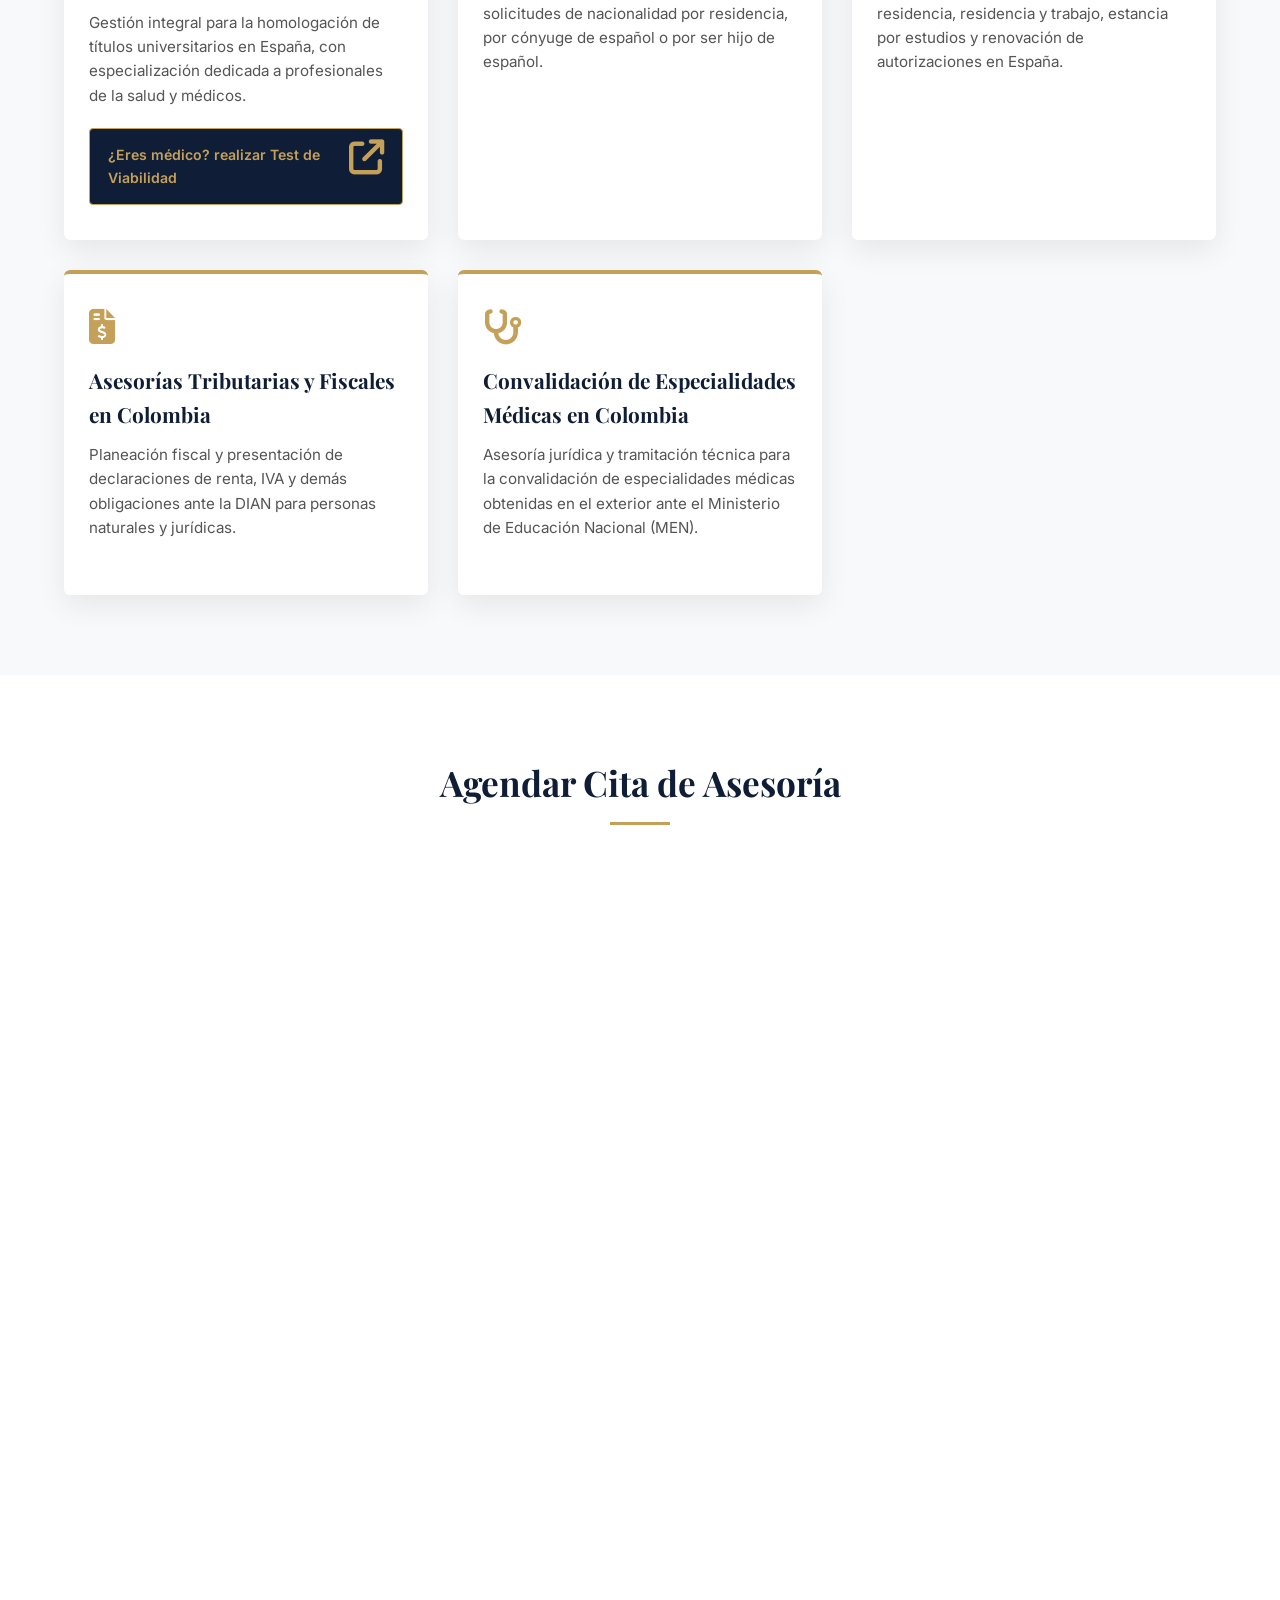
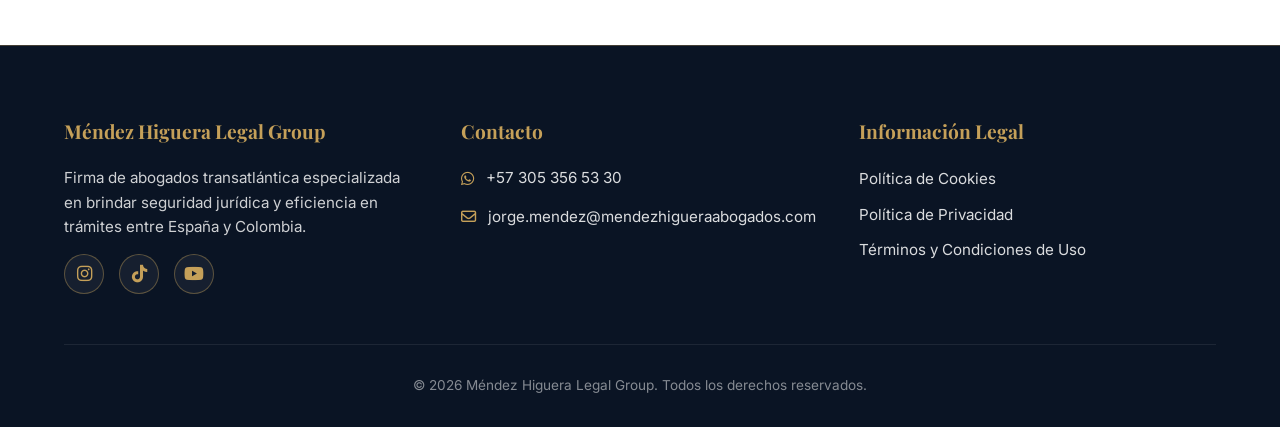
==== commit f6ffe48b: "Update index.html" ====
--- a/index.html
+++ b/index.html
@@ -561,7 +561,7 @@
                         <p>Gestión integral para la homologación de títulos universitarios en España, con especialización dedicada a profesionales de la salud y médicos.</p>
                     </div>
                     <a href="https://tally.so/r/BzVKWe" target="_blank" class="btn-card-action">
-                        <span>Realizar Test de Viabilidad</span>
+                        <span>¿Eres médico? realizar Test de Viabilidad</span>
                         <i class="fa-solid fa-arrow-up-right-from-square"></i>
                     </a>
                 </div>
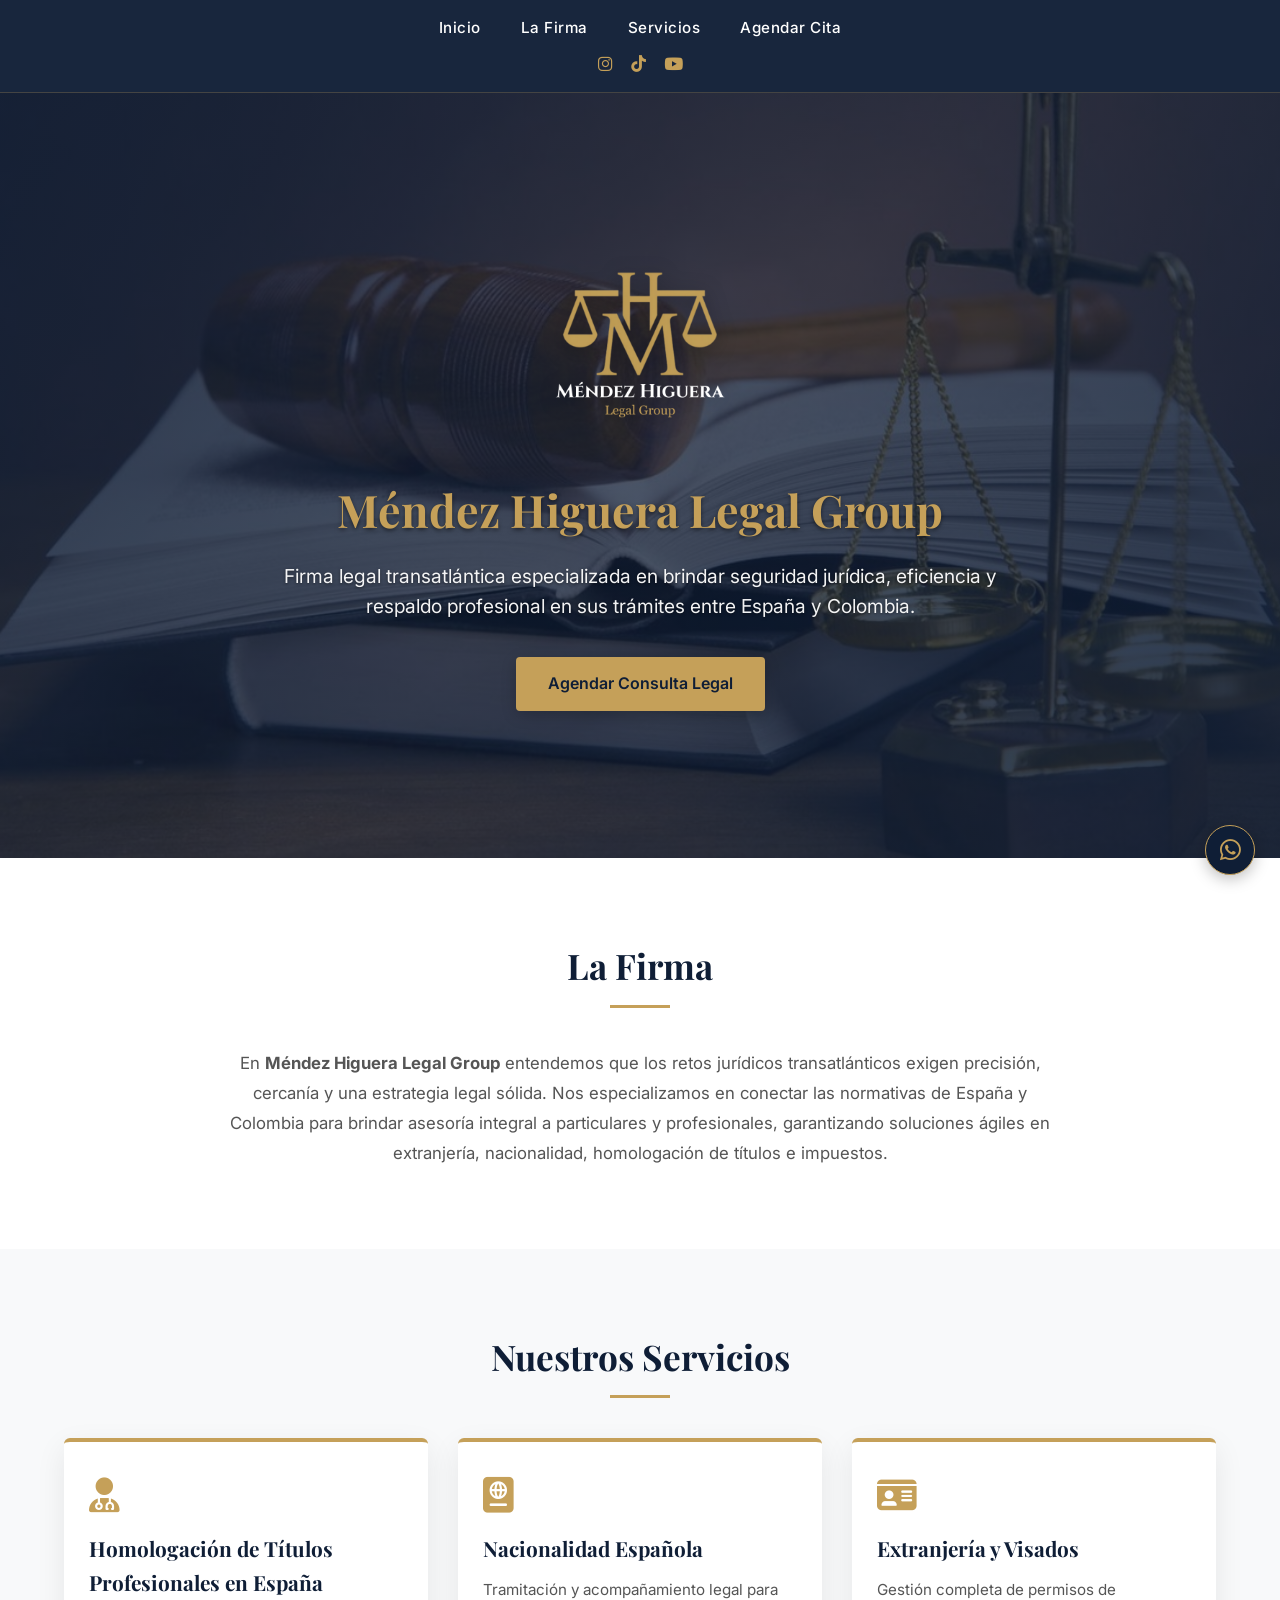
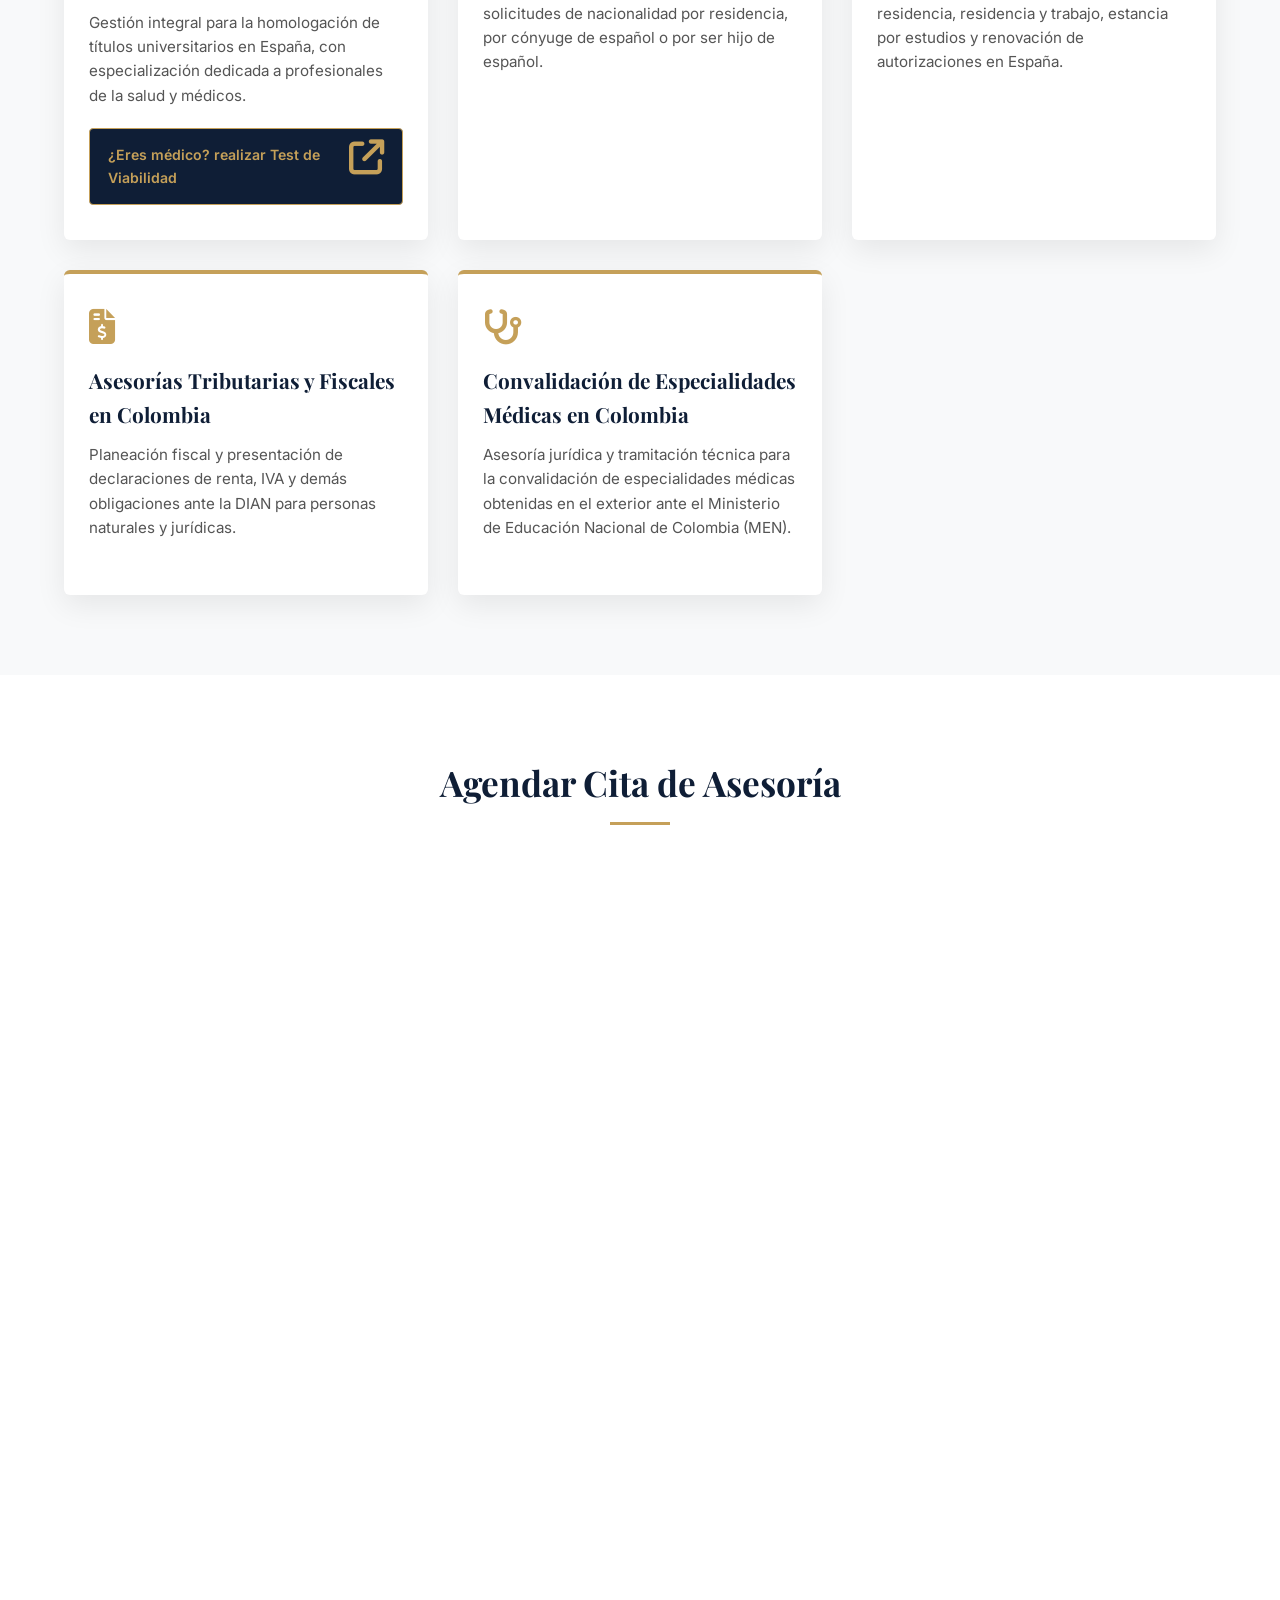
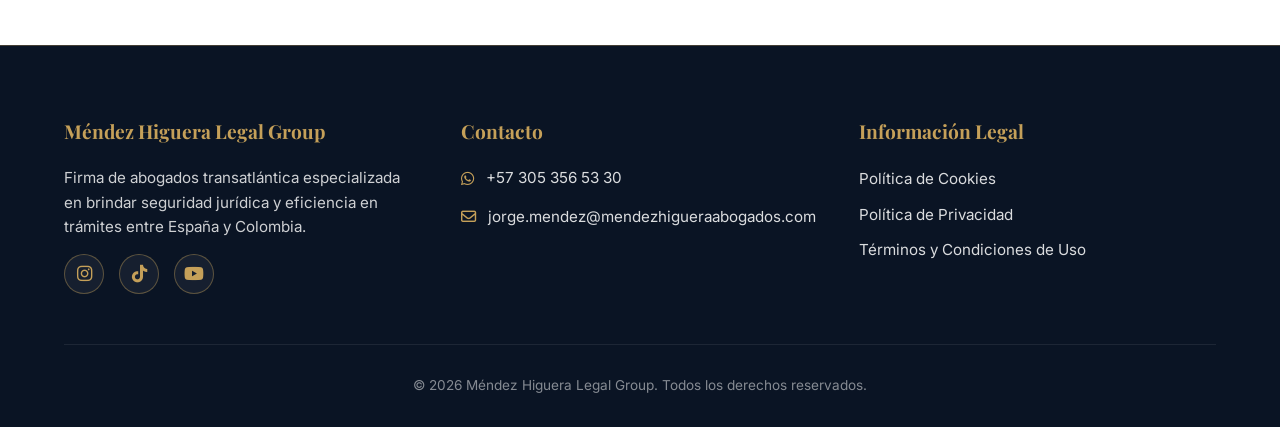
==== commit 491026bd: "Update index.html" ====
--- a/index.html
+++ b/index.html
@@ -598,7 +598,7 @@
                     <div>
                         <i class="fa-solid fa-stethoscope"></i>
                         <h3>Convalidación de Especialidades Médicas en Colombia</h3>
-                        <p>Asesoría jurídica y tramitación técnica para la convalidación de especialidades médicas obtenidas en el exterior ante el Ministerio de Educación Nacional (MEN).</p>
+                        <p>Asesoría jurídica y tramitación técnica para la convalidación de especialidades médicas obtenidas en el exterior ante el Ministerio de Educación Nacional de Colombia (MEN).</p>
                     </div>
                 </div>
 
